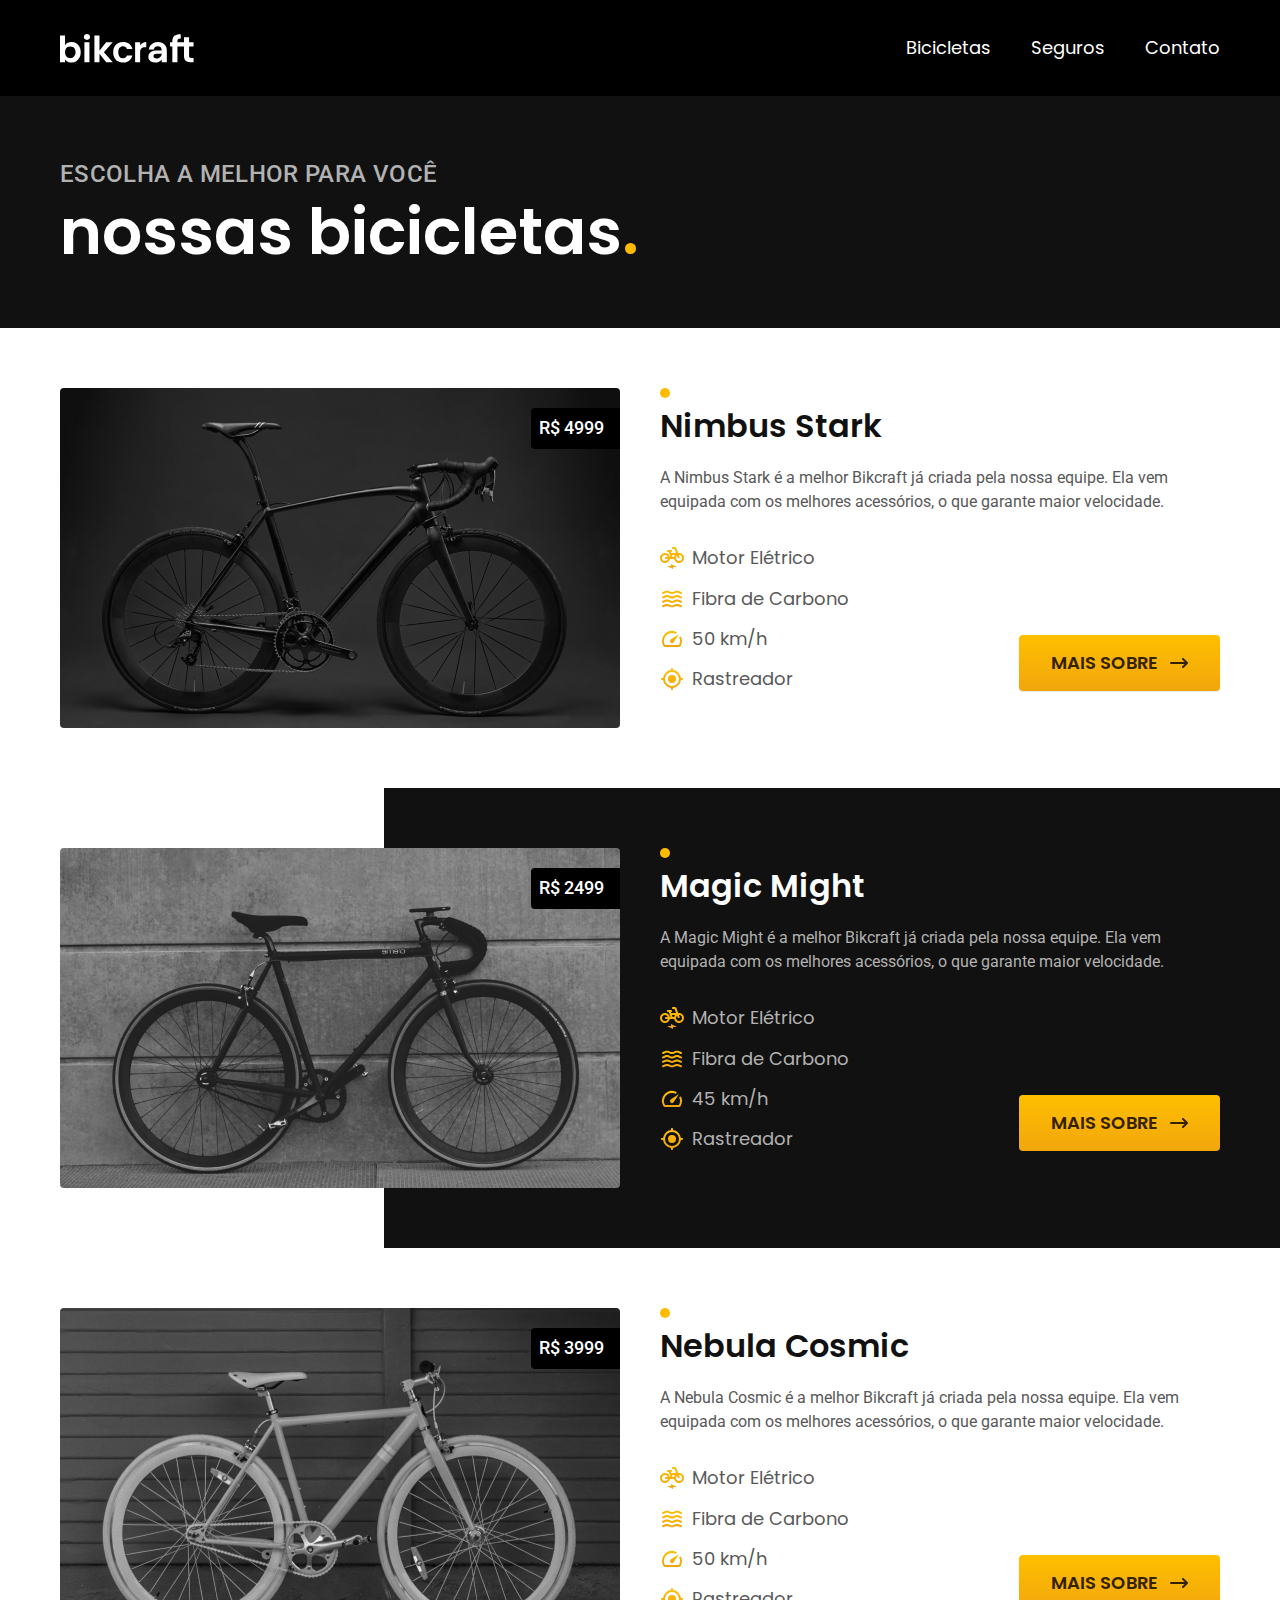
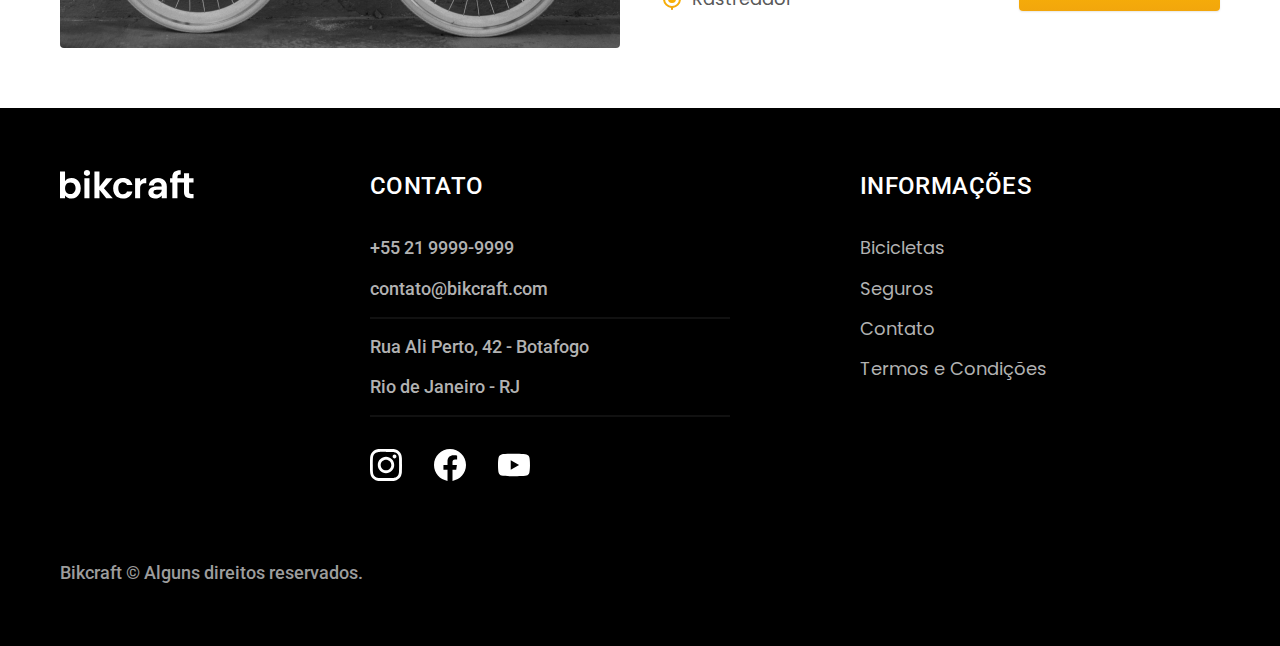
==== bicicletas.html @ 76d86e1d "Criação da pagina bicicletas.html e CSS." ====
<!DOCTYPE html>
<html lang="pt-br">

<head>
  <meta charset="UTF-8">
  <meta http-equiv="X-UA-Compatible" content="IE=edge">
  <meta name="viewport" content="width=device-width, initial-scale=1.0">
  <title>Bicicletas | Bikcraft</title>
  <meta name="description" content="Termos e Condições.">
  <link rel="stylesheet" href="./css/style.css">
  <link rel="preconnect" href="https://fonts.googleapis.com">
  <link rel="preconnect" href="https://fonts.gstatic.com" crossorigin>
  <link href="https://fonts.googleapis.com/css2?family=Merriweather+Sans:ital,wght@1,800&family=Poppins:wght@400;600&family=Roboto:wght@400;500&display=swap" rel="stylesheet">
</head>

<body id="bicicletas">
  <header class="header-bg">
    <div class="header container">
      <a href="./">
        <img src="./img/bikcraft.svg" alt="Bikcraft">
      </a>
      <nav aria-label="primaria">
        <ul class="header-menu font-1-m cor-0">
          <li><a href="./bicicletas.html">Bicicletas</a></li>
          <li><a href="./seguros.html">Seguros</a></li>
          <li><a href="./contato.html">Contato</a></li>
        </ul>
      </nav>
    </div>
  </header>

  <main>
    <div class="titulo-bg">
      <div class="titulo container">
        <p class="font-2-l-b cor-5">Escolha a melhor para você</p>
        <h1 class="font-1-xxl cor-0">nossas bicicletas<span class="cor-p1">.</span></h1>
      </div>
    </div>
    <div class="bicicletas container">
      <div class="bicicletas-imagem">
        <img src="./img/bicicletas/nimbus.jpg" alt="Bicicleta preta">
        <span class="font-2-m cor-0">R$ 4999</span>
      </div>
      <div class="bicicletas-conteudo">
        <h2 class="font-1-xl">Nimbus Stark</h2>
        <p class="font-2-s cor-8">A Nimbus Stark é a melhor Bikcraft já criada pela
          nossa equipe. Ela vem equipada com os melhores acessórios, o que garante
          maior velocidade.</p>
        <ul class="font-1-m cor-8">
          <li><img src="./img/icones/eletrica.svg" alt="">Motor Elétrico</li>
          <li><img src="./img/icones/carbono.svg" alt="">Fibra de Carbono</li>
          <li><img src="./img/icones/velocidade.svg" alt="">50 km/h</li>
          <li><img src="./img/icones/rastreador.svg" alt="">Rastreador</li>
        </ul>
        <a class="botao seta" href="./bicicletas/nimbus.html">Mais Sobre</a>
      </div>
    </div>
    <div class="bicicletas-bg">
      <div class="bicicletas container">
        <div class="bicicletas-imagem">
          <img src="./img/bicicletas/magic.jpg" alt="Bicicleta preta">
          <span class="font-2-m cor-0">R$ 2499</span>
        </div>
        <div class="bicicletas-conteudo">
          <h2 class="font-1-xl cor-0">Magic Might</h2>
          <p class="font-2-s cor-5">A Magic Might é a melhor Bikcraft já criada pela
            nossa equipe. Ela vem equipada com os melhores acessórios, o que garante
            maior velocidade.</p>
          <ul class="font-1-m cor-5">
            <li><img src="./img/icones/eletrica.svg" alt="">Motor Elétrico</li>
            <li><img src="./img/icones/carbono.svg" alt="">Fibra de Carbono</li>
            <li><img src="./img/icones/velocidade.svg" alt="">45 km/h</li>
            <li><img src="./img/icones/rastreador.svg" alt="">Rastreador</li>
          </ul>
          <a class="botao seta" href="./bicicletas/magic.html">Mais Sobre</a>
        </div>
      </div>
    </div>
    <div class="bicicletas container">
      <div class="bicicletas-imagem">
        <img src="./img/bicicletas/nebula.jpg" alt="Bicicleta branca">
        <span class="font-2-m cor-0">R$ 3999</span>
      </div>
      <div class="bicicletas-conteudo">
        <h2 class="font-1-xl">Nebula Cosmic</h2>
        <p class="font-2-s cor-8">A Nebula Cosmic é a melhor Bikcraft já criada pela
          nossa equipe. Ela vem equipada com os melhores acessórios, o que garante
          maior velocidade.</p>
        <ul class="font-1-m cor-8">
          <li><img src="./img/icones/eletrica.svg" alt="">Motor Elétrico</li>
          <li><img src="./img/icones/carbono.svg" alt="">Fibra de Carbono</li>
          <li><img src="./img/icones/velocidade.svg" alt="">50 km/h</li>
          <li><img src="./img/icones/rastreador.svg" alt="">Rastreador</li>
        </ul>
        <a class="botao seta" href="./bicicletas/nebula.html">Mais Sobre</a>
      </div>
    </div>
  </main>

  <footer class="footer-bg">
    <div class="footer container">
      <a href="./">
        <img src="./img/bikcraft.svg" alt="Bikcraft">
      </a>
      <div class="footer-contato">
        <h3 class="font-2-l-b cor-0">Contato</h3>
        <ul class="font-2-m cor-5">
          <li><a href="tel:+552199999999">+55 21 9999-9999</a></li>
          <li><a href="mailto:contato@bikcraft.com">contato@bikcraft.com</a></li>
          <li>Rua Ali Perto, 42 - Botafogo</li>
          <li>Rio de Janeiro - RJ</li>
        </ul>
        <div class="footer-redes">
          <a href="./">
            <img src="./img/redes/instagram.svg" alt="Instagram">
          </a>
          <a href="./">
            <img src="./img/redes/facebook.svg" alt="Facebook">
          </a>
          <a href="./">
            <img src="./img/redes/youtube.svg" alt="Youtube">
          </a>
        </div>
      </div>
      <div class="footer-infomacoes">
        <h3 class="font-2-l-b cor-0">Informações</h3>
        <nav>
          <ul class="font-1-m cor-5">
            <li><a href="./bicicletas.html">Bicicletas</a></li>
            <li><a href="./seguros.html">Seguros</a></li>
            <li><a href="./contato.html">Contato</a></li>
            <li><a href="./termos.html">Termos e Condições</a></li>
          </ul>
        </nav>
      </div>
      <p class="footer-copy font-2-m cor-6">Bikcraft © Alguns direitos reservados.</p>
    </div>
  </footer>
</body>

</html>
---- css/style.css ----
/* Global */
@import "./global/global.css";
@import "./utilidades/tipografia.css";
@import "./utilidades/cores.css";
@import "./global/header.css";
@import "./global/footer.css";

/* Utilidades */
@import "./utilidades/componentes.css";

/* Home */
@import "./home/introducao.css";
@import "./home/tecnologia.css";
@import "./home/parceiros.css";
@import "./home/depoimento.css";

/* Bicicletas */
@import "./bicicletas/bicicletas-lista.css";
@import "./bicicletas/bicicletas.css";

/* Seguros */
@import "./seguros/seguros.css";

/* Termos */
@import "./termos/termos.css";
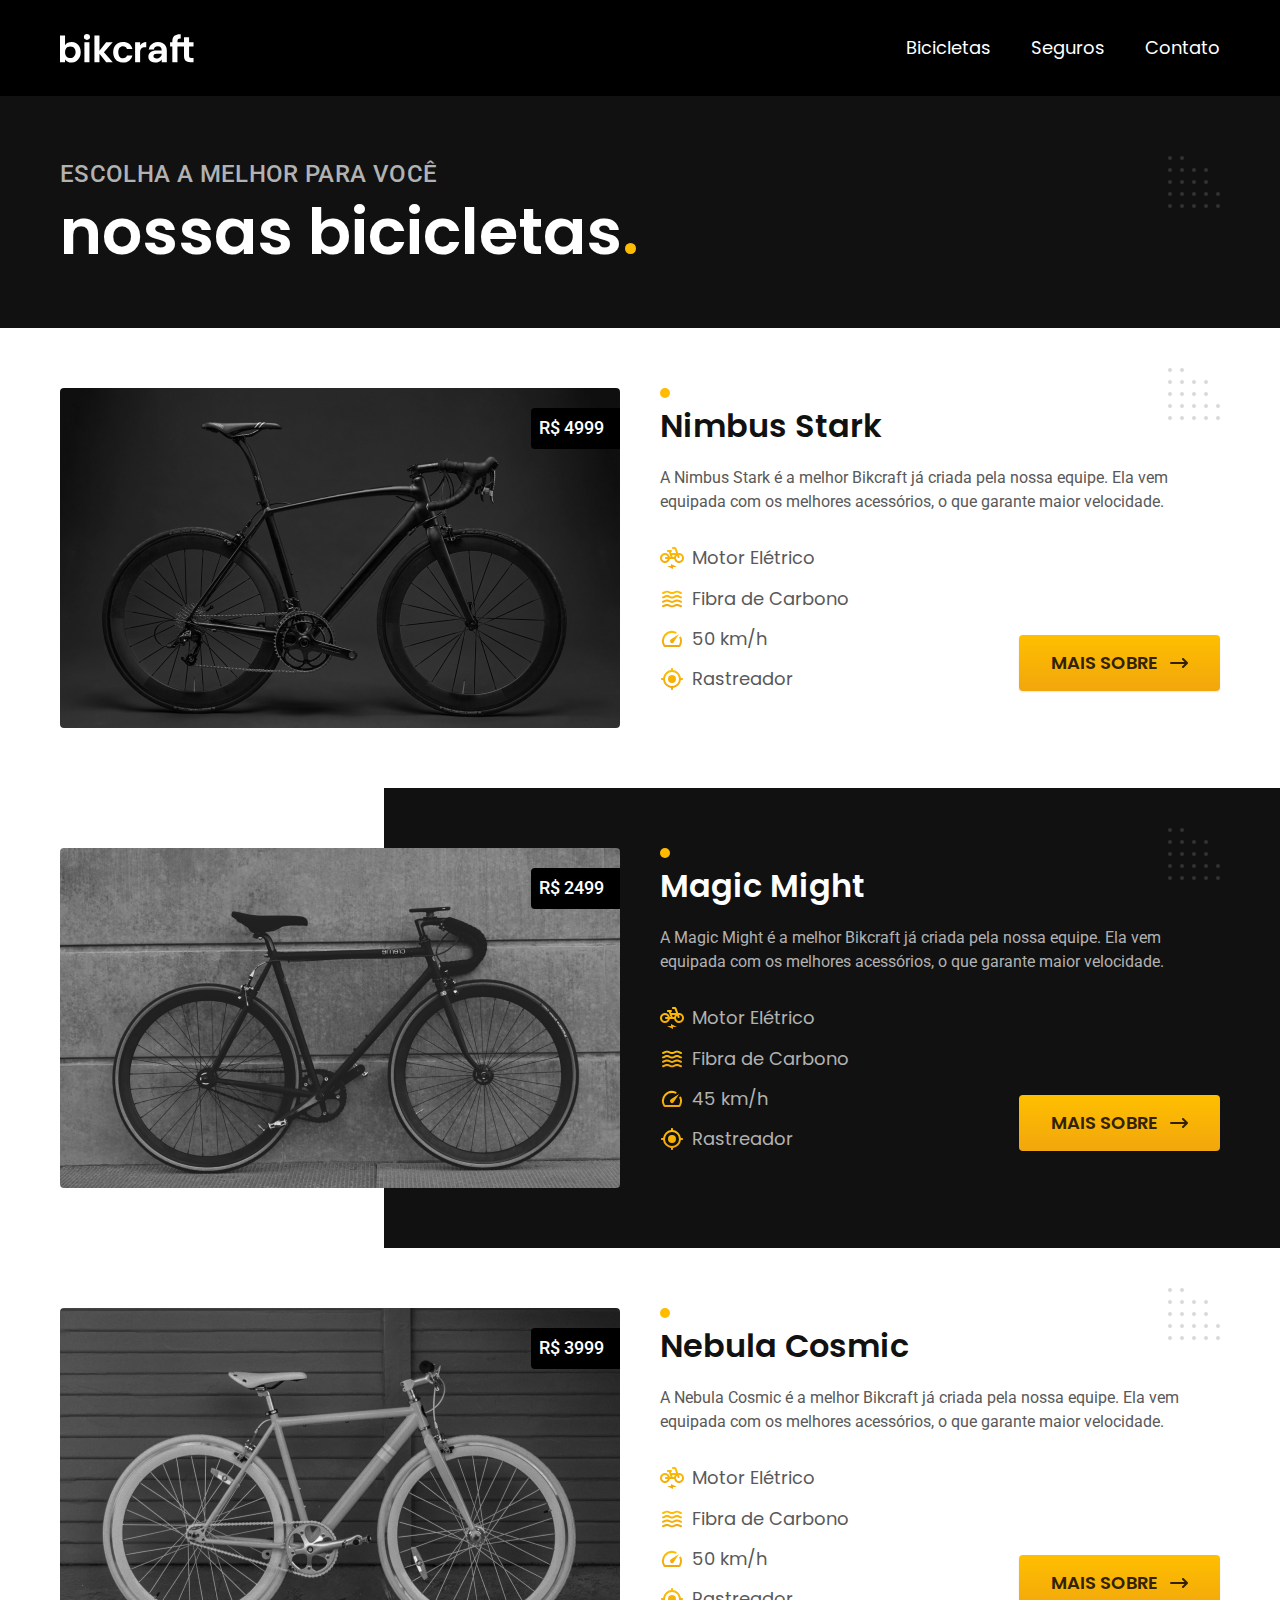
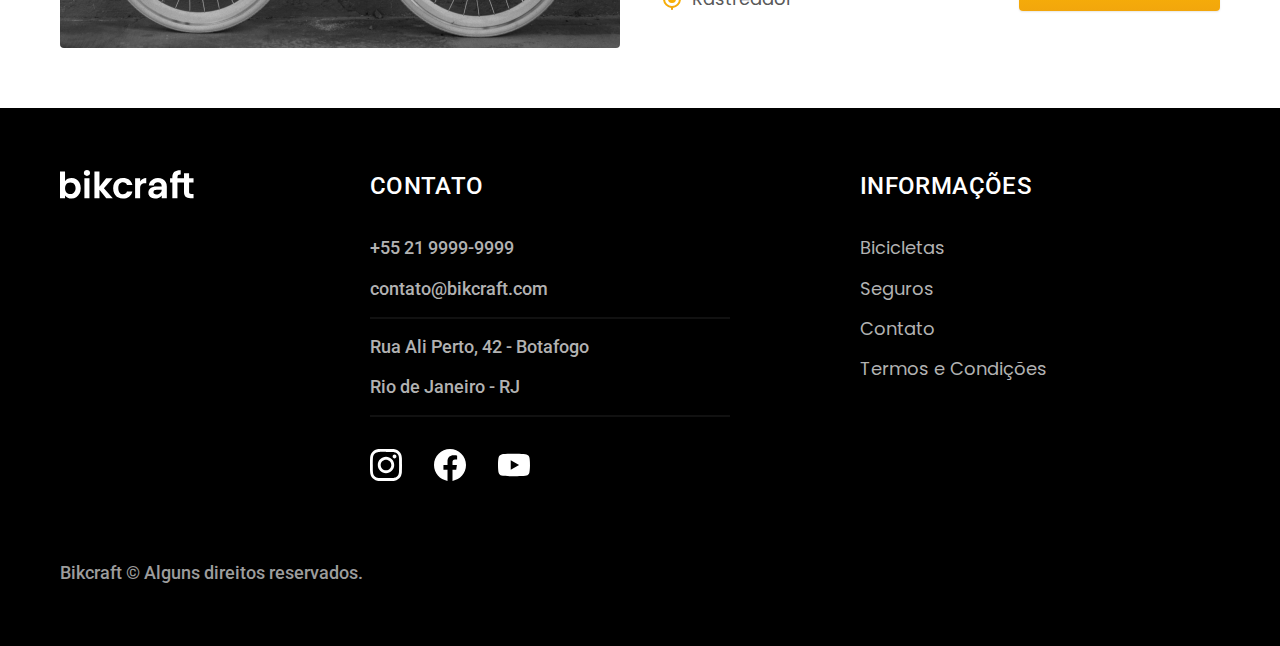
==== commit 590b0139: "Otimizando as img do index.html" ====
--- a/bicicletas.html
+++ b/bicicletas.html
@@ -6,7 +6,8 @@
   <meta http-equiv="X-UA-Compatible" content="IE=edge">
   <meta name="viewport" content="width=device-width, initial-scale=1.0">
   <title>Bicicletas | Bikcraft</title>
-  <meta name="description" content="Termos e Condições.">
+  <meta name="description" content="Bicicletas.">
+  <link rel="preload" href="./css/style.css" as="style">
   <link rel="stylesheet" href="./css/style.css">
   <link rel="preconnect" href="https://fonts.googleapis.com">
   <link rel="preconnect" href="https://fonts.gstatic.com" crossorigin>
--- a/css/style.css
+++ b/css/style.css
@@ -7,6 +7,7 @@
 
 /* Utilidades */
 @import "./utilidades/componentes.css";
+@import "./utilidades/formulario.css";
 
 /* Home */
 @import "./home/introducao.css";
@@ -18,8 +19,21 @@
 @import "./bicicletas/bicicletas-lista.css";
 @import "./bicicletas/bicicletas.css";
 
+/* Bicicleta */
+@import "./bicicleta/bicicleta.css";
+@import "./bicicleta/seguro.css";
+
 /* Seguros */
 @import "./seguros/seguros.css";
+@import "./seguros/vantanges.css";
+@import "./seguros/perguntas.css";
+
+/* Contato */
+@import "./contato/contato.css";
+@import "./contato/lojas.css";
+
+/* Orçamento */
+@import "./orcamento/orcamento.css";
 
 /* Termos */
 @import "./termos/termos.css";
--- a/css/style.css
+++ b/css/style.css
@@ -7,6 +7,7 @@
 
 /* Utilidades */
 @import "./utilidades/componentes.css";
+@import "./utilidades/formulario.css";
 
 /* Home */
 @import "./home/introducao.css";
@@ -18,8 +19,21 @@
 @import "./bicicletas/bicicletas-lista.css";
 @import "./bicicletas/bicicletas.css";
 
+/* Bicicleta */
+@import "./bicicleta/bicicleta.css";
+@import "./bicicleta/seguro.css";
+
 /* Seguros */
 @import "./seguros/seguros.css";
+@import "./seguros/vantanges.css";
+@import "./seguros/perguntas.css";
+
+/* Contato */
+@import "./contato/contato.css";
+@import "./contato/lojas.css";
+
+/* Orçamento */
+@import "./orcamento/orcamento.css";
 
 /* Termos */
 @import "./termos/termos.css";
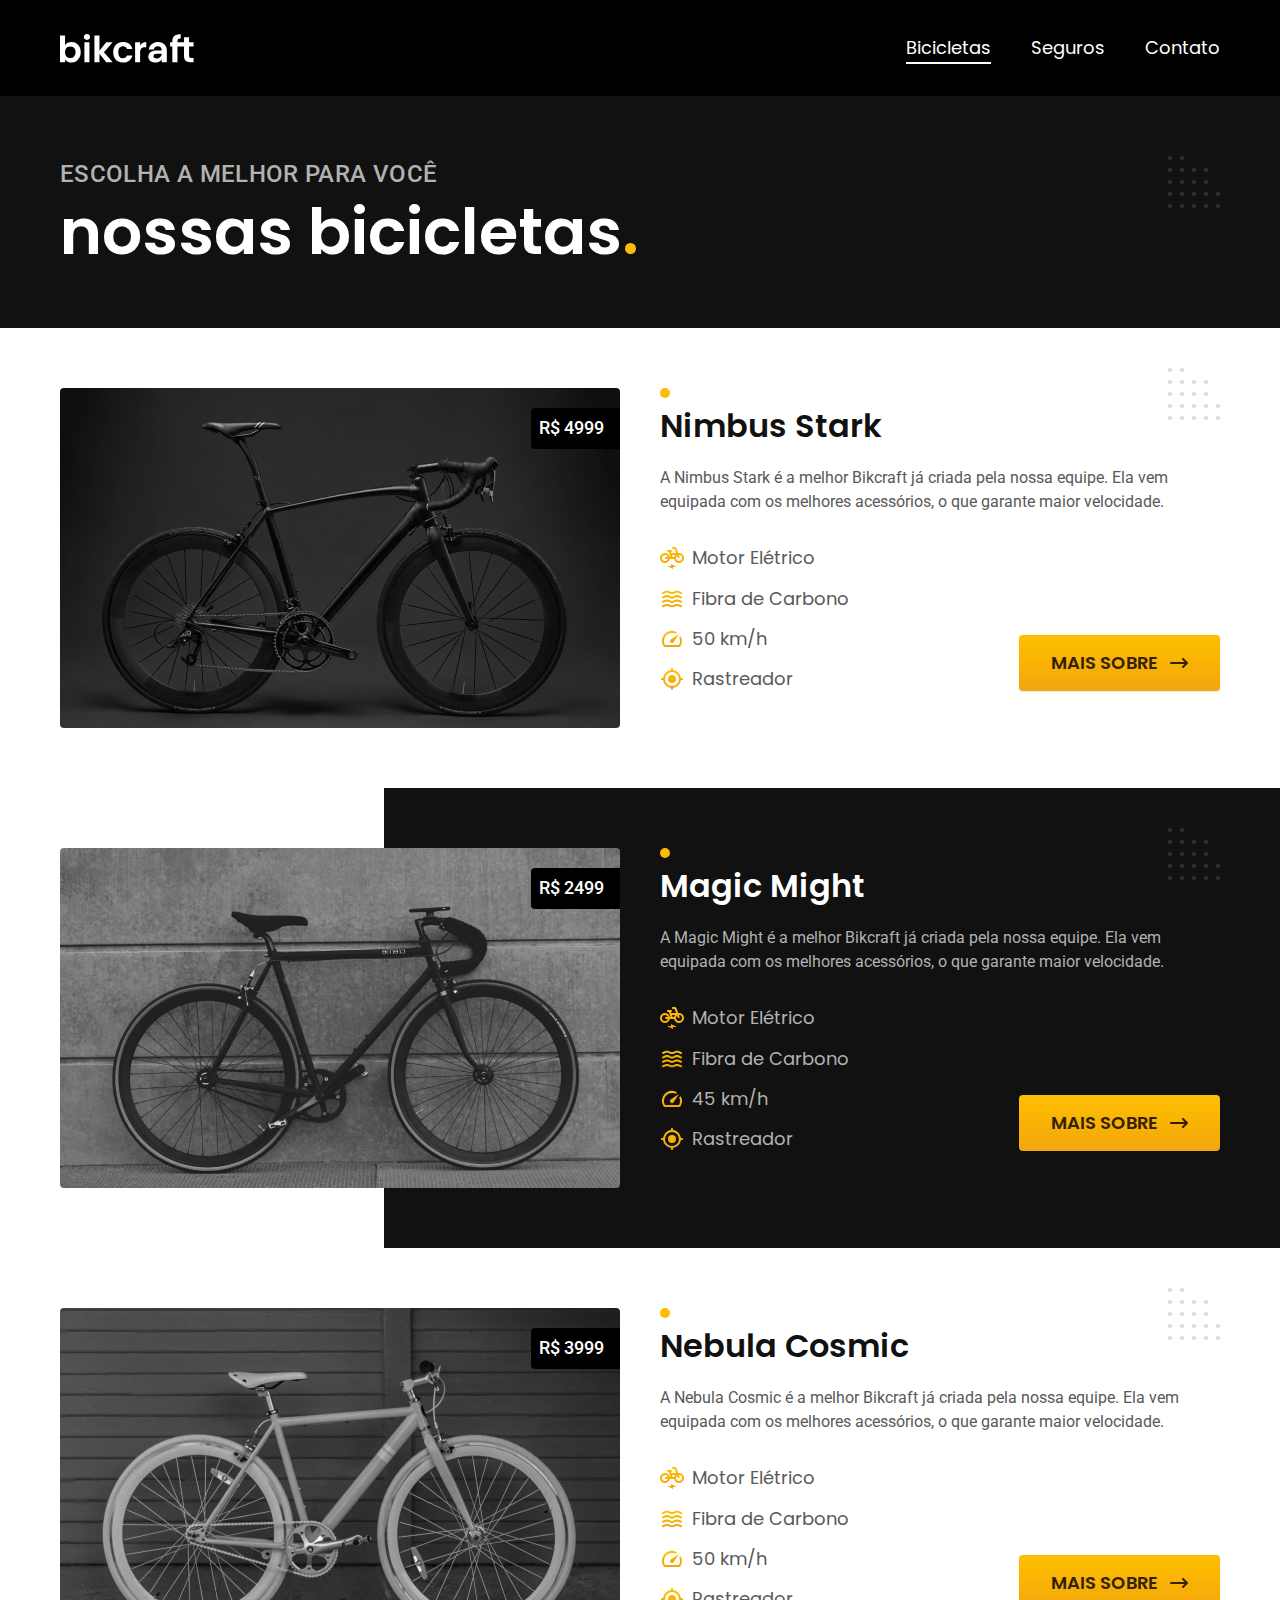
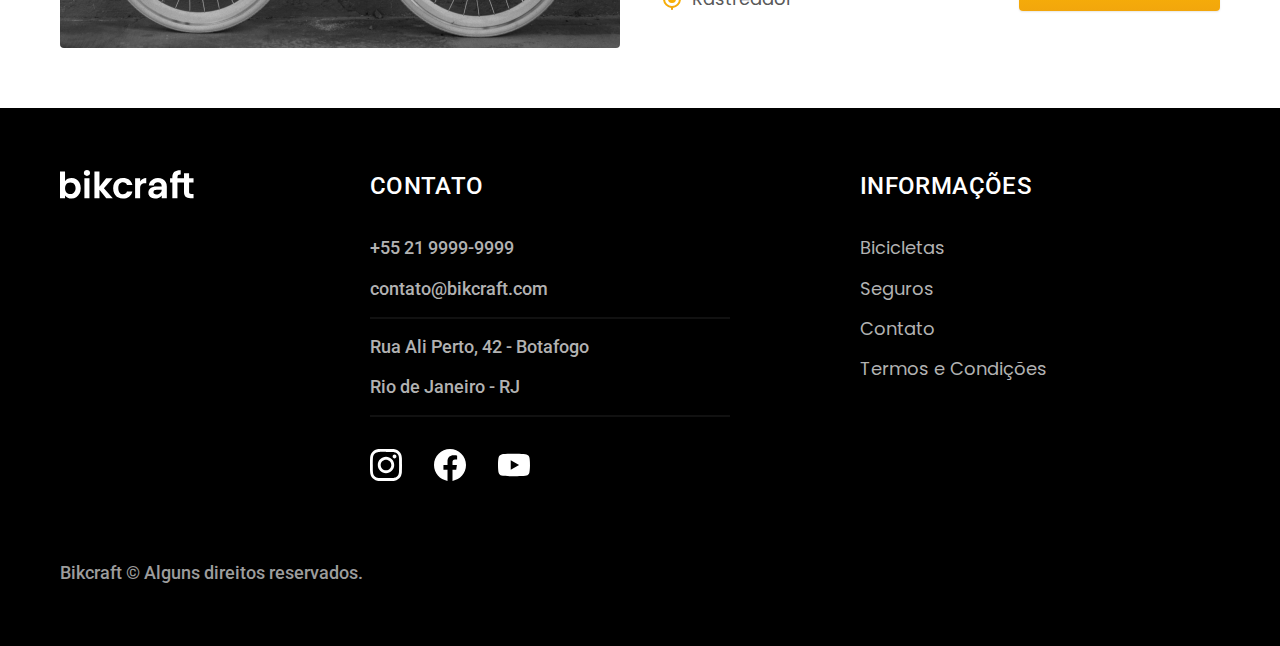
==== commit 487ec643: "Criação do script.js para Ativar links do header-menu, outro para ativar items da pagina de Orçament" ====
--- a/bicicletas.html
+++ b/bicicletas.html
@@ -137,6 +137,7 @@
       <p class="footer-copy font-2-m cor-6">Bikcraft © Alguns direitos reservados.</p>
     </div>
   </footer>
+  <script src="./js/script.js"></script>
 </body>
 
 </html>